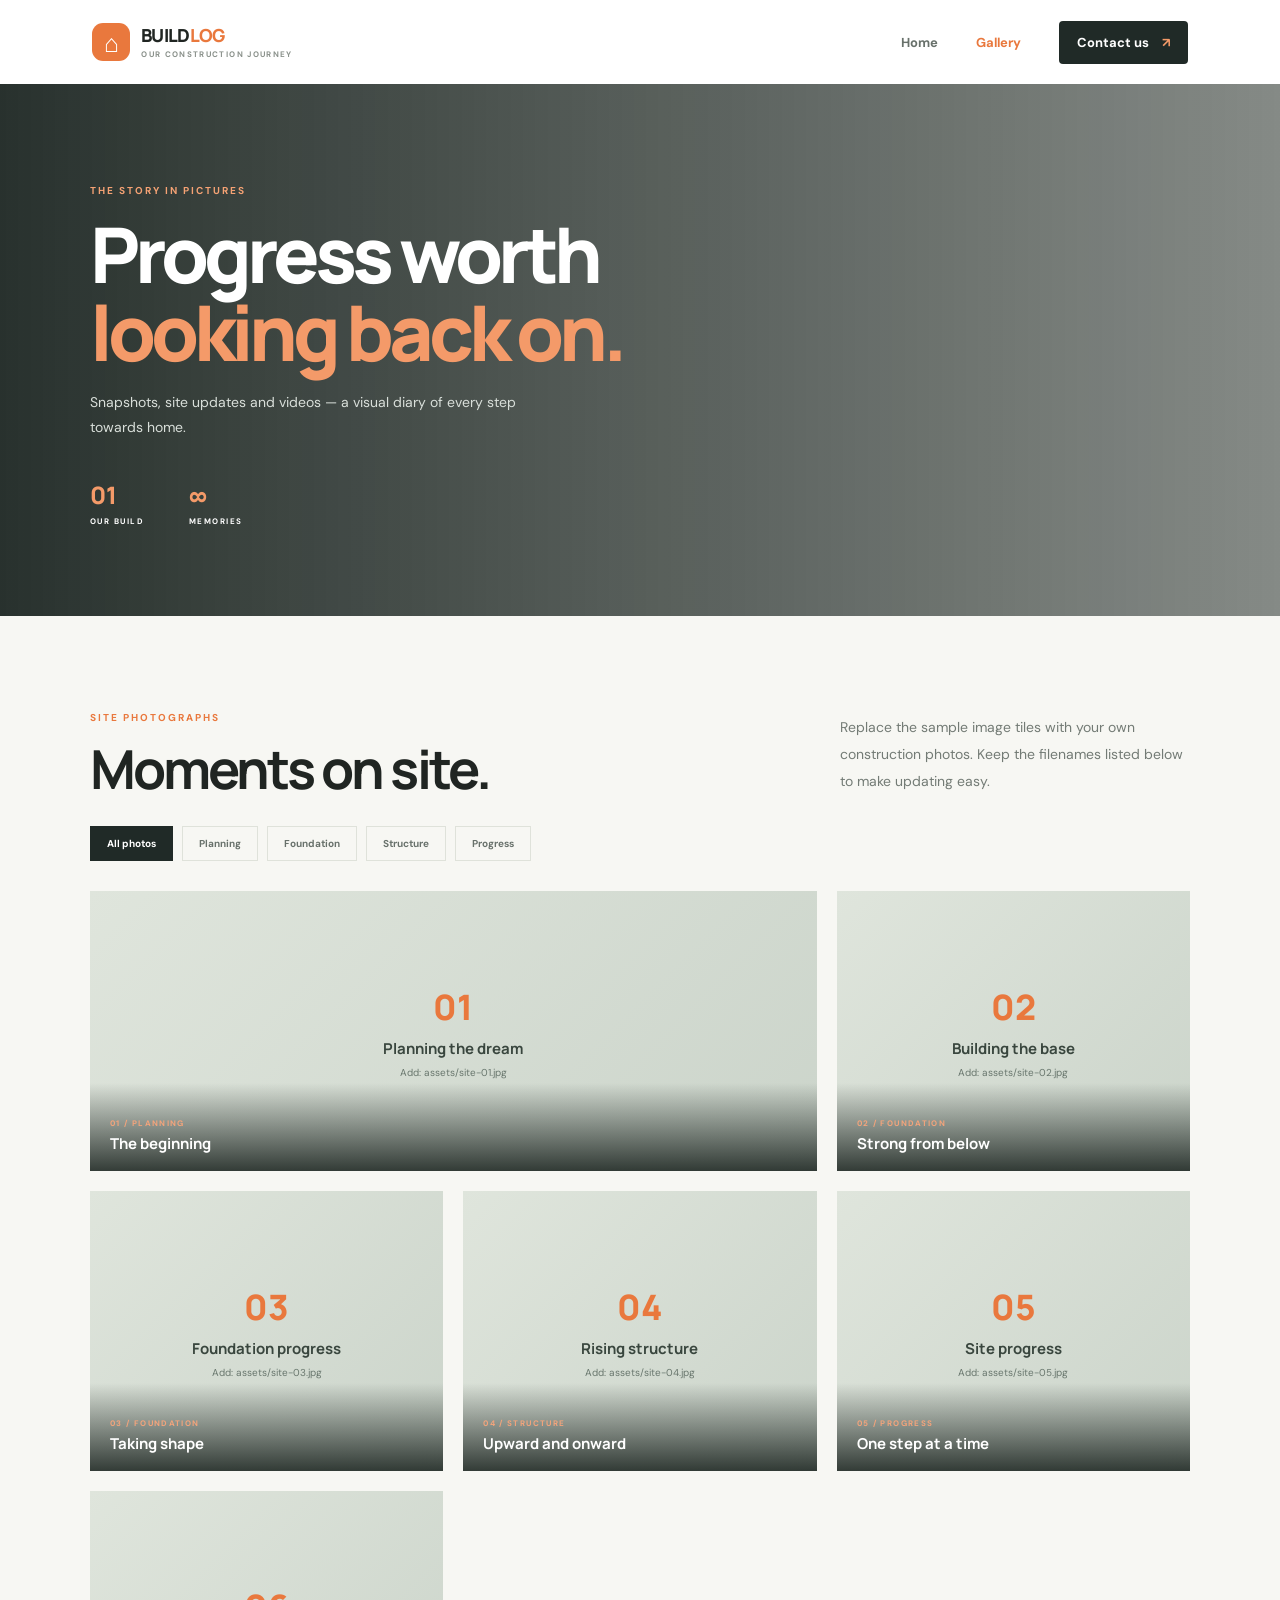
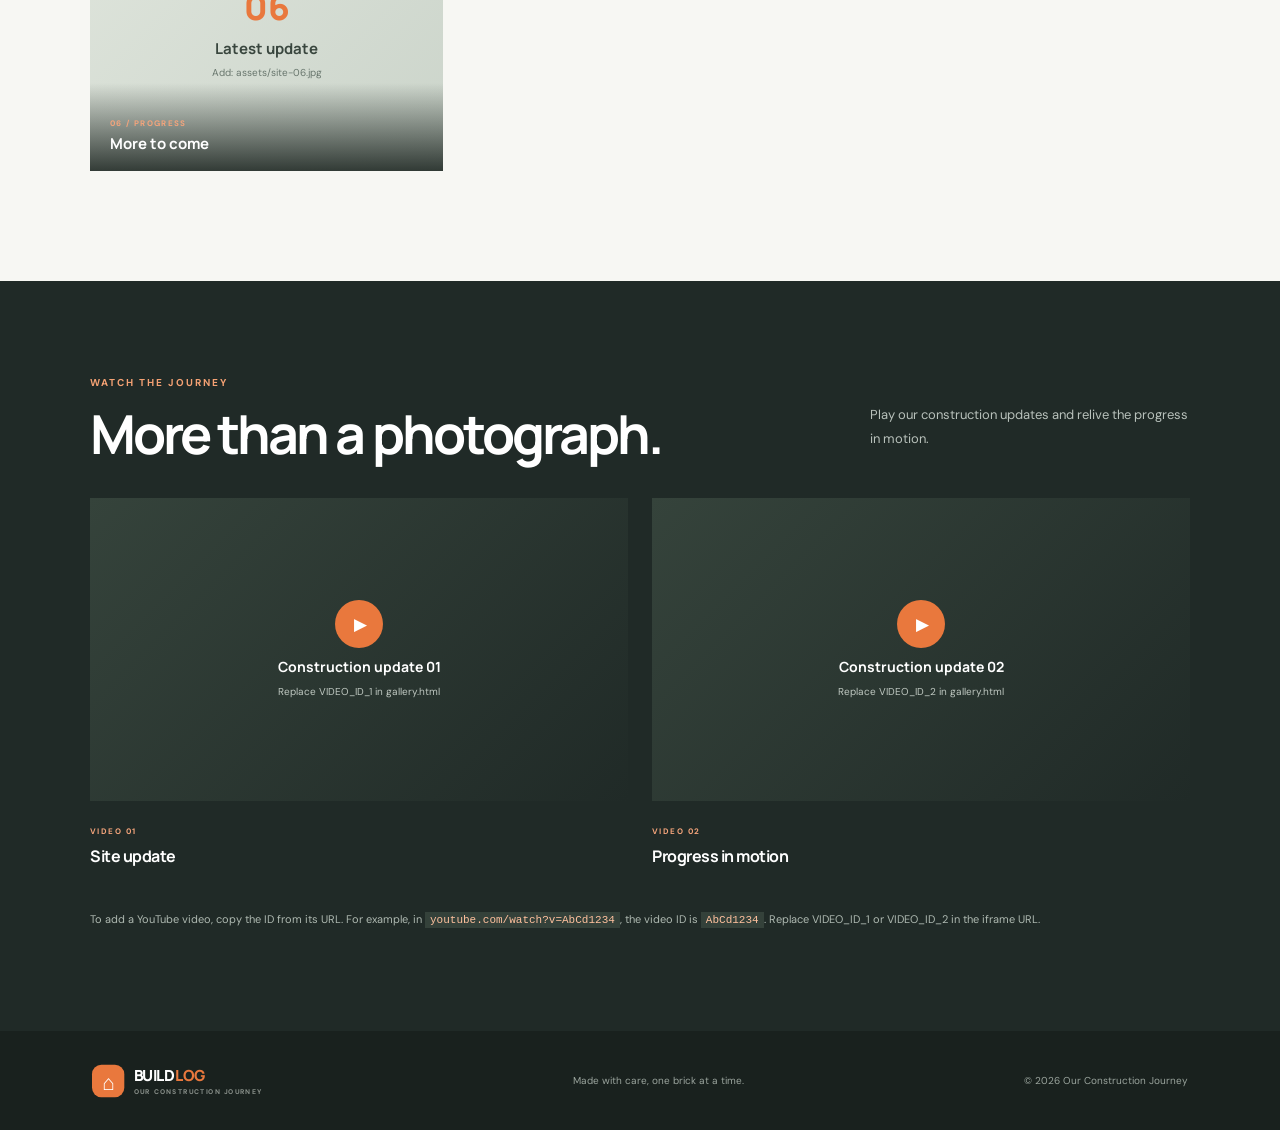
==== gallery.html @ 5c8db6bc "initila" ====
<!DOCTYPE html>
<html lang="en">
<head>
  <meta charset="UTF-8">
  <meta name="viewport" content="width=device-width, initial-scale=1.0">
  <meta name="description" content="Photos and videos from our home construction site.">
  <title>Our Construction Journey | Gallery</title>
  <link rel="preconnect" href="https://fonts.googleapis.com">
  <link rel="preconnect" href="https://fonts.gstatic.com" crossorigin>
  <link href="https://fonts.googleapis.com/css2?family=DM+Sans:wght@400;500;600;700&family=Manrope:wght@400;500;600;700;800&display=swap" rel="stylesheet">
  <link rel="stylesheet" href="style.css">
</head>
<body>
  <header class="site-header">
    <a class="brand" href="index.html"><span class="brand-mark">⌂</span><span>BUILD<span class="brand-accent">LOG</span><small>OUR CONSTRUCTION JOURNEY</small></span></a>
    <button class="menu-toggle" aria-label="Open navigation" aria-expanded="false">☰</button>
    <nav class="nav"><a href="index.html">Home</a><a class="active" href="gallery.html">Gallery</a><a class="nav-cta" href="index.html#contact">Contact us <span>↗</span></a></nav>
  </header>

  <main>
    <section class="gallery-hero">
      <div class="section-wrap gallery-hero-content"><p class="eyebrow light">THE STORY IN PICTURES</p><h1>Progress worth<br><span>looking back on.</span></h1><p>Snapshots, site updates and videos — a visual diary of every step towards home.</p><div class="gallery-stats"><div><strong>01</strong><span>OUR BUILD</span></div><div><strong>∞</strong><span>MEMORIES</span></div></div></div>
    </section>

    <section class="section-wrap gallery-main">
      <div class="section-heading gallery-heading"><div><p class="eyebrow">SITE PHOTOGRAPHS</p><h2>Moments on site.</h2></div><p class="muted">Replace the sample image tiles with your own construction photos. Keep the filenames listed below to make updating easy.</p></div>
      <div class="filter-row" role="group" aria-label="Filter gallery photos">
        <button class="filter-button active" data-filter="all">All photos</button><button class="filter-button" data-filter="planning">Planning</button><button class="filter-button" data-filter="foundation">Foundation</button><button class="filter-button" data-filter="structure">Structure</button><button class="filter-button" data-filter="progress">Progress</button>
      </div>
      <div class="photo-grid">
        <figure class="photo-card photo-large" data-category="planning"><img src="assets/site-01.jpg" alt="Construction site planning" onerror="this.style.display='none';this.nextElementSibling.style.display='flex'"><div class="photo-placeholder"><span>01</span><strong>Planning the dream</strong><small>Add: assets/site-01.jpg</small></div><figcaption><span>01 / PLANNING</span><strong>The beginning</strong></figcaption></figure>
        <figure class="photo-card" data-category="foundation"><img src="assets/site-02.jpg" alt="Foundation work" onerror="this.style.display='none';this.nextElementSibling.style.display='flex'"><div class="photo-placeholder"><span>02</span><strong>Building the base</strong><small>Add: assets/site-02.jpg</small></div><figcaption><span>02 / FOUNDATION</span><strong>Strong from below</strong></figcaption></figure>
        <figure class="photo-card" data-category="foundation"><img src="assets/site-03.jpg" alt="Footing and foundation progress" onerror="this.style.display='none';this.nextElementSibling.style.display='flex'"><div class="photo-placeholder"><span>03</span><strong>Foundation progress</strong><small>Add: assets/site-03.jpg</small></div><figcaption><span>03 / FOUNDATION</span><strong>Taking shape</strong></figcaption></figure>
        <figure class="photo-card" data-category="structure"><img src="assets/site-04.jpg" alt="Columns and structural work" onerror="this.style.display='none';this.nextElementSibling.style.display='flex'"><div class="photo-placeholder"><span>04</span><strong>Rising structure</strong><small>Add: assets/site-04.jpg</small></div><figcaption><span>04 / STRUCTURE</span><strong>Upward and onward</strong></figcaption></figure>
        <figure class="photo-card" data-category="progress"><img src="assets/site-05.jpg" alt="Construction progress" onerror="this.style.display='none';this.nextElementSibling.style.display='flex'"><div class="photo-placeholder"><span>05</span><strong>Site progress</strong><small>Add: assets/site-05.jpg</small></div><figcaption><span>05 / PROGRESS</span><strong>One step at a time</strong></figcaption></figure>
        <figure class="photo-card" data-category="progress"><img src="assets/site-06.jpg" alt="Latest construction update" onerror="this.style.display='none';this.nextElementSibling.style.display='flex'"><div class="photo-placeholder"><span>06</span><strong>Latest update</strong><small>Add: assets/site-06.jpg</small></div><figcaption><span>06 / PROGRESS</span><strong>More to come</strong></figcaption></figure>
      </div>
    </section>

    <section class="video-section">
      <div class="section-wrap">
        <div class="section-heading"><div><p class="eyebrow light">WATCH THE JOURNEY</p><h2>More than a photograph.</h2></div><p class="video-intro">Play our construction updates and relive the progress in motion.</p></div>
        <div class="video-grid">
          <article class="video-card"><div class="video-frame"><iframe src="https://www.youtube-nocookie.com/embed/VIDEO_ID_1" title="Construction site video 1" loading="lazy" allow="accelerometer; autoplay; clipboard-write; encrypted-media; gyroscope; picture-in-picture; web-share" referrerpolicy="strict-origin-when-cross-origin" allowfullscreen></iframe><div class="video-placeholder"><span>▶</span><strong>Construction update 01</strong><small>Replace VIDEO_ID_1 in gallery.html</small></div></div><div class="video-meta"><span>VIDEO 01</span><h3>Site update</h3></div></article>
          <article class="video-card"><div class="video-frame"><iframe src="https://www.youtube-nocookie.com/embed/VIDEO_ID_2" title="Construction site video 2" loading="lazy" allow="accelerometer; autoplay; clipboard-write; encrypted-media; gyroscope; picture-in-picture; web-share" referrerpolicy="strict-origin-when-cross-origin" allowfullscreen></iframe><div class="video-placeholder"><span>▶</span><strong>Construction update 02</strong><small>Replace VIDEO_ID_2 in gallery.html</small></div></div><div class="video-meta"><span>VIDEO 02</span><h3>Progress in motion</h3></div></article>
        </div>
        <p class="video-help">To add a YouTube video, copy the ID from its URL. For example, in <code>youtube.com/watch?v=AbCd1234</code>, the video ID is <code>AbCd1234</code>. Replace VIDEO_ID_1 or VIDEO_ID_2 in the iframe URL.</p>
      </div>
    </section>
  </main>
  <footer class="footer"><a class="brand footer-brand" href="index.html"><span class="brand-mark">⌂</span><span>BUILD<span class="brand-accent">LOG</span><small>OUR CONSTRUCTION JOURNEY</small></span></a><p>Made with care, one brick at a time.</p><span>© <span id="year"></span> Our Construction Journey</span></footer>
  <script src="script.js"></script>
</body>
</html>
---- style.css ----
:root{--ink:#202522;--muted:#737b75;--paper:#f7f7f3;--white:#fff;--orange:#e9783d;--deep:#202a27;--line:#e4e6df}
*{box-sizing:border-box}html{scroll-behavior:smooth}body{margin:0;background:var(--paper);color:var(--ink);font-family:"DM Sans",sans-serif}h1,h2,h3,p,figure{margin-top:0}h1,h2,h3,.brand{font-family:Manrope,sans-serif}h1{font-size:clamp(3rem,7vw,6.4rem);line-height:1.02;letter-spacing:-.065em;font-weight:800;margin:18px 0 24px}h2{font-size:clamp(2.2rem,4.2vw,3.7rem);line-height:1.08;letter-spacing:-.055em;margin:12px 0 0}h3{letter-spacing:-.03em}.site-header{height:84px;padding:0 7.2%;display:flex;align-items:center;justify-content:space-between;background:#fff;position:relative;z-index:5}.brand{display:flex;align-items:center;gap:11px;text-decoration:none;color:var(--ink);font-weight:800;letter-spacing:-.04em;font-size:18px;line-height:1}.brand-mark{display:grid;place-items:center;width:38px;height:38px;background:var(--orange);color:#fff;border-radius:11px;font-size:25px}.brand-accent{color:var(--orange)}.brand small{display:block;font-family:"DM Sans",sans-serif;font-size:8px;letter-spacing:.17em;color:#8a918b;margin-top:6px;font-weight:700}.nav{display:flex;align-items:center;gap:38px}.nav a{font-size:13px;font-weight:700;text-decoration:none;color:#68716b}.nav a.active,.nav a:hover{color:var(--orange)}.nav .nav-cta{background:var(--deep);color:white;padding:13px 18px;border-radius:4px}.nav-cta span{color:#f39a68;margin-left:10px}.menu-toggle{display:none;border:0;background:none;font-size:25px}.hero{min-height:660px;position:relative;display:flex;align-items:center;background:#34423b url("https://images.unsplash.com/photo-1503387762-592deb58ef4e?auto=format&fit=crop&w=2200&q=85") center 48%/cover no-repeat;color:#fff}.hero-shade{position:absolute;inset:0;background:linear-gradient(90deg,rgba(18,28,24,.88),rgba(18,28,24,.54) 52%,rgba(18,28,24,.12))}.hero-content{position:relative;z-index:1;width:min(1100px,86%);margin:0 auto;padding:85px 0}.hero h1 span,.gallery-hero h1 span{color:#f49a69}.eyebrow{font-size:10px;letter-spacing:.2em;font-weight:700;color:var(--orange);margin:0 0 16px}.eyebrow.light{color:#f5a274}.hero-copy{font-size:16px;line-height:1.8;color:#e2e6e1;max-width:510px}.hero-actions{display:flex;align-items:center;gap:30px;margin-top:34px}.button{display:inline-flex;align-items:center;gap:28px;padding:17px 22px;text-decoration:none;font-size:12px;font-weight:700}.button-primary{background:var(--orange);color:white}.button-primary span{font-size:18px}.text-link{font-size:12px;font-weight:700;text-decoration:none}.light-link{color:#fff}.light-link span{color:#f49a69;margin-left:8px}.hero-caption{position:absolute;bottom:35px;left:7.2%;font-size:9px;letter-spacing:.18em;font-weight:700;display:flex;align-items:center;gap:12px}.caption-line{width:34px;height:1px;background:var(--orange)}.hero-number{position:absolute;right:7.2%;bottom:32px;font-size:22px;font-weight:700}.hero-number span{font-size:11px;color:#c4c9c4}.section-wrap{width:min(1100px,86%);margin:0 auto}.intro{display:grid;grid-template-columns:1fr 1fr;gap:10%;padding-top:115px;padding-bottom:115px}.intro-copy{padding-top:26px}.intro-copy p,.muted{font-size:14px;line-height:1.9;color:var(--muted)}.underlined-link{display:inline-block;margin-top:14px;color:var(--ink);font-size:12px;font-weight:700;text-decoration:none;border-bottom:1px solid #c6cbc4;padding-bottom:9px}.underlined-link span{color:var(--orange);margin-left:10px}.journey-section{background:#eeefe9;padding:100px 0 110px}.section-heading{display:flex;justify-content:space-between;align-items:end;gap:35px;margin-bottom:42px}.section-heading>.muted{max-width:350px;margin-bottom:4px}.topic-grid{display:grid;grid-template-columns:repeat(3,1fr);gap:1px;background:#dfe2da;border:1px solid #dfe2da}.topic-card{background:#f7f7f3;padding:30px;min-height:230px;position:relative}.topic-index{position:absolute;right:25px;top:26px;font-size:10px;color:#a3aaa2;letter-spacing:.1em}.topic-icon{font-size:29px;color:var(--orange);margin:10px 0 22px}.topic-card h3{font-size:17px;margin-bottom:10px}.topic-card p{font-size:12px;line-height:1.8;color:var(--muted);margin:0;max-width:260px}.quote-band{background:var(--orange);color:#fff;text-align:center;padding:83px 20px}.quote-mark{font-family:Georgia,serif;font-size:70px;line-height:.7;opacity:.65}.quote-band blockquote{font-family:Manrope,sans-serif;font-size:clamp(22px,3.3vw,37px);font-weight:700;line-height:1.4;letter-spacing:-.04em;margin:20px 0}.quote-band blockquote span{color:#ffe0cc}.quote-band p{font-size:9px;letter-spacing:.2em;font-weight:700;margin:24px 0 0}.location-section{display:grid;grid-template-columns:1fr 1fr;gap:8%;align-items:center;padding-top:110px;padding-bottom:110px}.location-copy>.muted{max-width:360px;margin:22px 0 30px}.address-row{display:flex;gap:15px;margin-bottom:13px}.contact-icon{font-size:24px;color:var(--orange)}.address-row strong{font-size:12px}.address-row p{font-size:12px;line-height:1.7;color:var(--muted);margin:6px 0}.location-art{height:350px;background:#e9e9df;display:grid;place-items:center;overflow:hidden}.location-art-inner{height:100%;width:100%;position:relative;display:grid;place-items:center;background:linear-gradient(160deg,#d9e0d4,#eef0e8)}.sun{position:absolute;width:100px;height:100px;border-radius:50%;background:#f2a77c;right:17%;top:14%;opacity:.9}.house-outline{width:210px;height:145px;border:7px solid #34433c;border-top:0;position:relative;margin-top:40px}.house-outline:before{content:"";position:absolute;left:-18px;top:-76px;width:220px;height:220px;border-left:7px solid #34433c;border-top:7px solid #34433c;transform:scaleY(.55) rotate(45deg);transform-origin:center}.house-outline span{position:absolute;bottom:0;left:75px;width:48px;height:90px;background:#e9783d}.house-outline i,.house-outline b{position:absolute;bottom:48px;width:30px;height:35px;border:5px solid #34433c}.house-outline i{left:15px}.house-outline b{right:15px}.location-art-inner>p{position:absolute;bottom:24px;font-size:9px;letter-spacing:.2em;font-weight:700;color:#526158}.contact-section{background:var(--deep);color:#fff;padding:90px 0}.contact-layout{display:grid;grid-template-columns:1fr 1fr;gap:10%;align-items:start}.contact-note{color:#b7c0ba;font-size:13px;line-height:1.8;max-width:350px;margin-top:22px}.contact-details{display:grid;grid-template-columns:1fr 1fr;gap:32px 20px;padding-top:15px}.contact-details div:last-child{grid-column:1/-1}.contact-details span{display:block;color:#e99a70;font-size:9px;letter-spacing:.18em;font-weight:700;margin-bottom:10px}.contact-details a,.contact-details p{color:#fff;text-decoration:none;font-size:13px;line-height:1.7;margin:0}.footer{min-height:100px;background:#19211e;color:#9ba59e;padding:25px 7.2%;display:flex;align-items:center;justify-content:space-between;gap:20px}.footer-brand{color:white;transform:scale(.85);transform-origin:left center}.footer p,.footer>span{font-size:10px;margin:0}.gallery-hero{background:linear-gradient(90deg,rgba(20,30,26,.91),rgba(20,30,26,.5)),url("https://images.unsplash.com/photo-1541888946425-d81bb19240f5?auto=format&fit=crop&w=2000&q=85") center/cover;color:white;padding:100px 0 90px;min-height:410px}.gallery-hero-content{position:relative}.gallery-hero h1{font-size:clamp(3rem,6vw,5.3rem);margin-bottom:18px}.gallery-hero-content>p:not(.eyebrow){max-width:480px;color:#d9dfda;font-size:14px;line-height:1.8}.gallery-stats{display:flex;gap:45px;margin-top:38px}.gallery-stats div{display:flex;flex-direction:column;gap:5px}.gallery-stats strong{font:800 24px Manrope;color:#f49a69}.gallery-stats span{font-size:8px;letter-spacing:.18em;font-weight:700}.gallery-main{padding-top:95px;padding-bottom:110px}.gallery-heading{margin-bottom:28px}.filter-row{display:flex;gap:9px;flex-wrap:wrap;margin-bottom:30px}.filter-button{border:1px solid #dfe2da;background:transparent;color:#68716b;padding:10px 16px;font:700 10px "DM Sans";cursor:pointer}.filter-button.active,.filter-button:hover{background:var(--deep);border-color:var(--deep);color:#fff}.photo-grid{display:grid;grid-template-columns:repeat(3,1fr);gap:20px}.photo-card{margin:0;position:relative;min-height:280px;background:#e8e9e1;overflow:hidden}.photo-card.photo-large{grid-column:span 2}.photo-card img{width:100%;height:280px;object-fit:cover;display:block;transition:transform .5s}.photo-card:hover img{transform:scale(1.04)}.photo-placeholder{height:280px;display:none;flex-direction:column;justify-content:center;align-items:center;text-align:center;background:linear-gradient(135deg,#dfe5dc,#cbd4ca);color:#39463e;padding:20px}.photo-placeholder span{font:800 35px Manrope;color:#e9783d}.photo-placeholder strong{font:700 15px Manrope;margin:7px 0}.photo-placeholder small{font-size:10px;color:#68766d}.photo-card figcaption{position:absolute;bottom:0;left:0;right:0;padding:35px 20px 17px;color:#fff;background:linear-gradient(transparent,rgba(15,24,20,.82));display:flex;flex-direction:column;gap:5px}.photo-card figcaption span{font-size:8px;letter-spacing:.17em;color:#f4a47b;font-weight:700}.photo-card figcaption strong{font:700 15px Manrope}.photo-card[hidden]{display:none}.video-section{background:#202a27;color:#fff;padding:95px 0 100px}.video-section .section-heading{margin-bottom:35px}.video-intro{font-size:13px;line-height:1.8;color:#b8c1bb;max-width:320px}.video-grid{display:grid;grid-template-columns:1fr 1fr;gap:24px}.video-frame{aspect-ratio:16/9;position:relative;background:#35423b;overflow:hidden}.video-frame iframe{position:absolute;inset:0;width:100%;height:100%;border:0;z-index:2}.video-placeholder{position:absolute;inset:0;display:flex;align-items:center;justify-content:center;flex-direction:column;gap:9px;background:linear-gradient(135deg,#35433b,#202a27);color:#fff}.video-placeholder span{display:grid;place-items:center;width:48px;height:48px;border-radius:50%;background:var(--orange);font-size:17px;padding-left:3px}.video-placeholder strong{font:700 14px Manrope}.video-placeholder small{font-size:10px;color:#c0c9c2}.video-meta{padding:17px 0}.video-meta span{font-size:8px;letter-spacing:.18em;color:#f4a47b;font-weight:700}.video-meta h3{font-size:16px;margin:6px 0}.video-help{font-size:11px;line-height:1.8;color:#aeb9b1;margin:20px 0 0}.video-help code{color:#ffc19e;background:#34413a;padding:2px 5px}
@media(max-width:760px){.site-header{height:72px;padding:0 6%}.menu-toggle{display:block;color:var(--ink)}.nav{display:none;position:absolute;top:72px;left:0;right:0;background:#fff;padding:20px 6%;flex-direction:column;align-items:stretch;gap:20px;box-shadow:0 12px 20px #00000012}.nav.open{display:flex}.nav .nav-cta{text-align:center}.hero{min-height:590px;background-position:58% center}.hero-content{width:88%;padding:75px 0}.hero-caption{left:6%}.hero-number{right:6%}.intro,.location-section,.contact-layout{grid-template-columns:1fr;gap:25px;padding-top:75px;padding-bottom:75px}.intro-copy{padding-top:0}.journey-section,.gallery-main,.video-section{padding-top:75px;padding-bottom:75px}.topic-grid{grid-template-columns:1fr 1fr}.topic-card{padding:22px;min-height:220px}.section-heading{align-items:start;flex-direction:column;gap:12px;margin-bottom:30px}.section-heading>.muted{max-width:100%}.location-art{height:280px}.contact-section{padding:75px 0}.contact-details{padding-top:10px}.footer{padding:25px 6%;flex-wrap:wrap}.footer p{order:3;width:100%}.gallery-hero{padding:80px 0 70px;min-height:390px}.photo-grid{grid-template-columns:1fr 1fr;gap:12px}.photo-card,.photo-card.photo-large{grid-column:span 1;min-height:230px}.photo-card img,.photo-placeholder{height:230px}.video-grid{grid-template-columns:1fr}}@media(max-width:480px){h1{font-size:3.2rem}.hero-actions{align-items:flex-start;flex-direction:column;gap:20px}.topic-grid{grid-template-columns:1fr}.topic-card{min-height:190px}.photo-grid{grid-template-columns:1fr}.photo-card,.photo-card.photo-large{grid-column:span 1}.photo-card img,.photo-placeholder{height:250px}.contact-details{grid-template-columns:1fr}.contact-details div:last-child{grid-column:auto}.footer{align-items:flex-start;flex-direction:column}.footer p{order:0}.gallery-stats{gap:30px}}
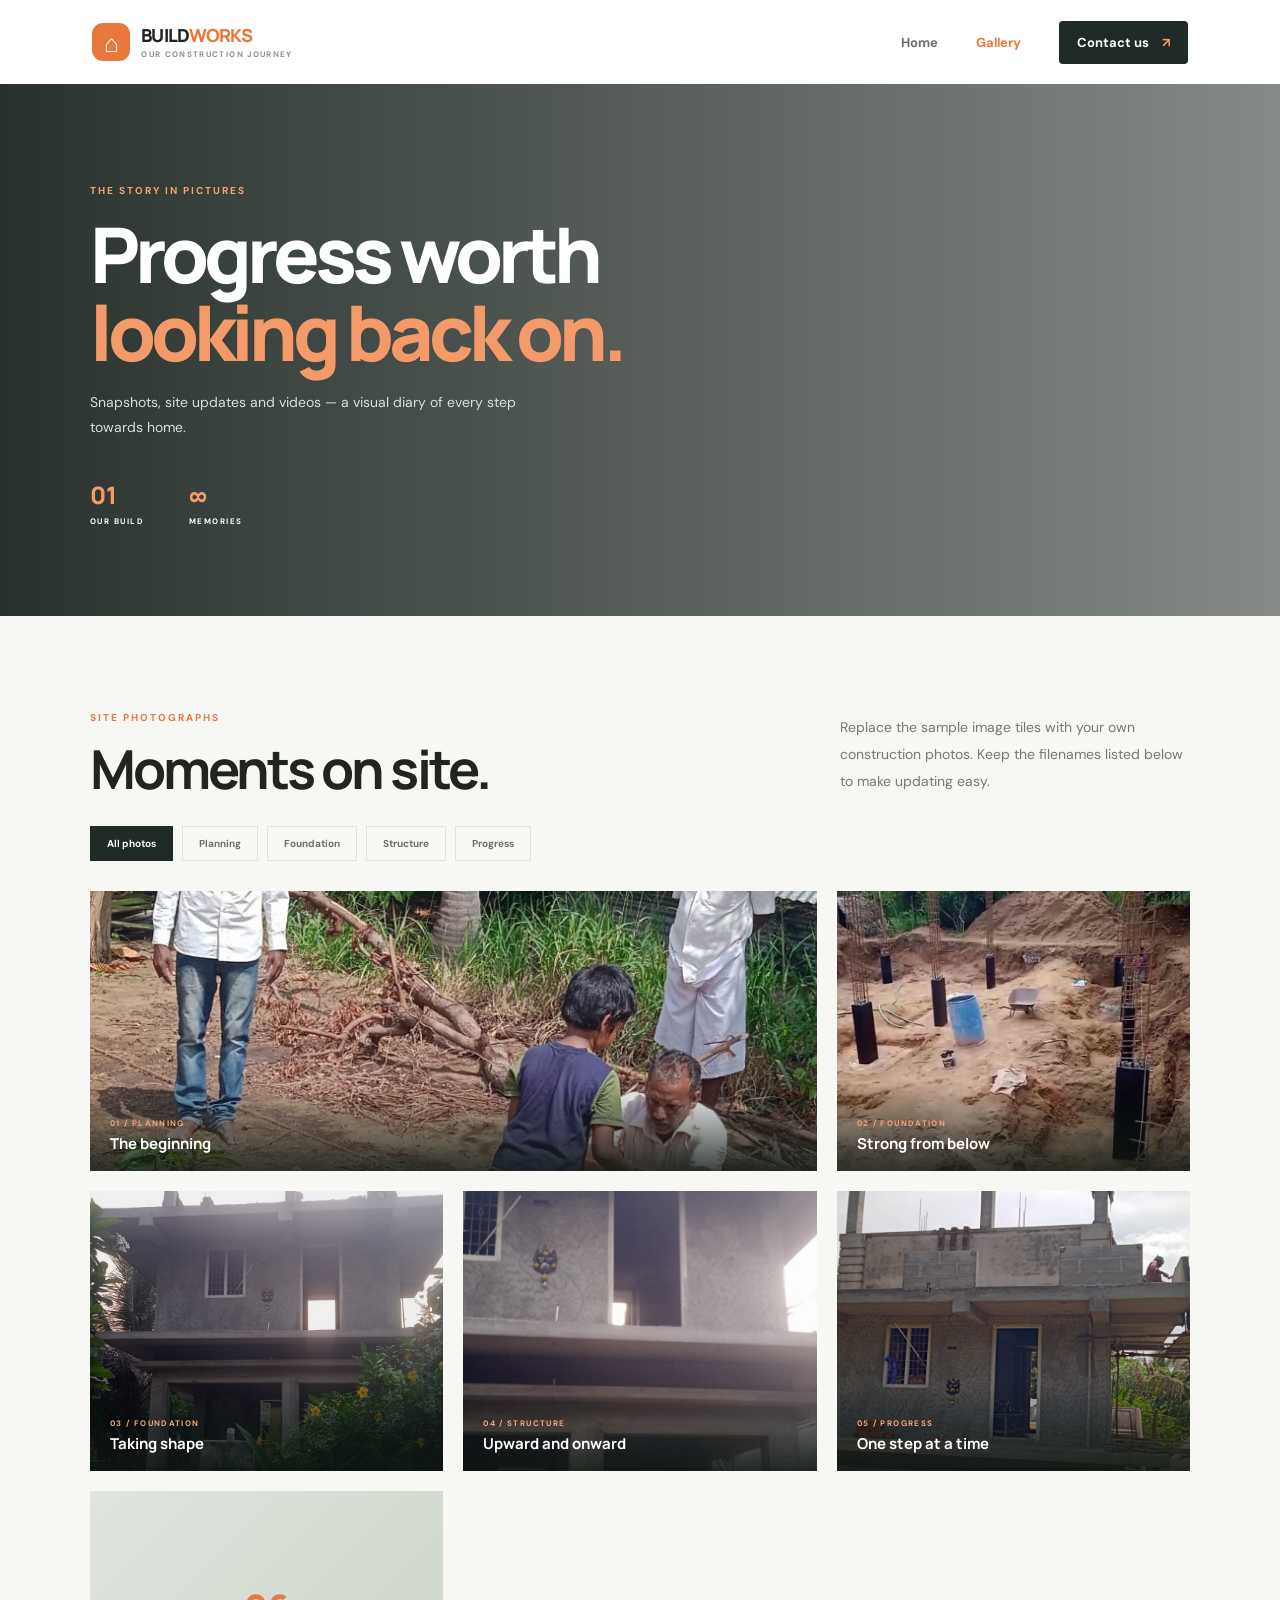
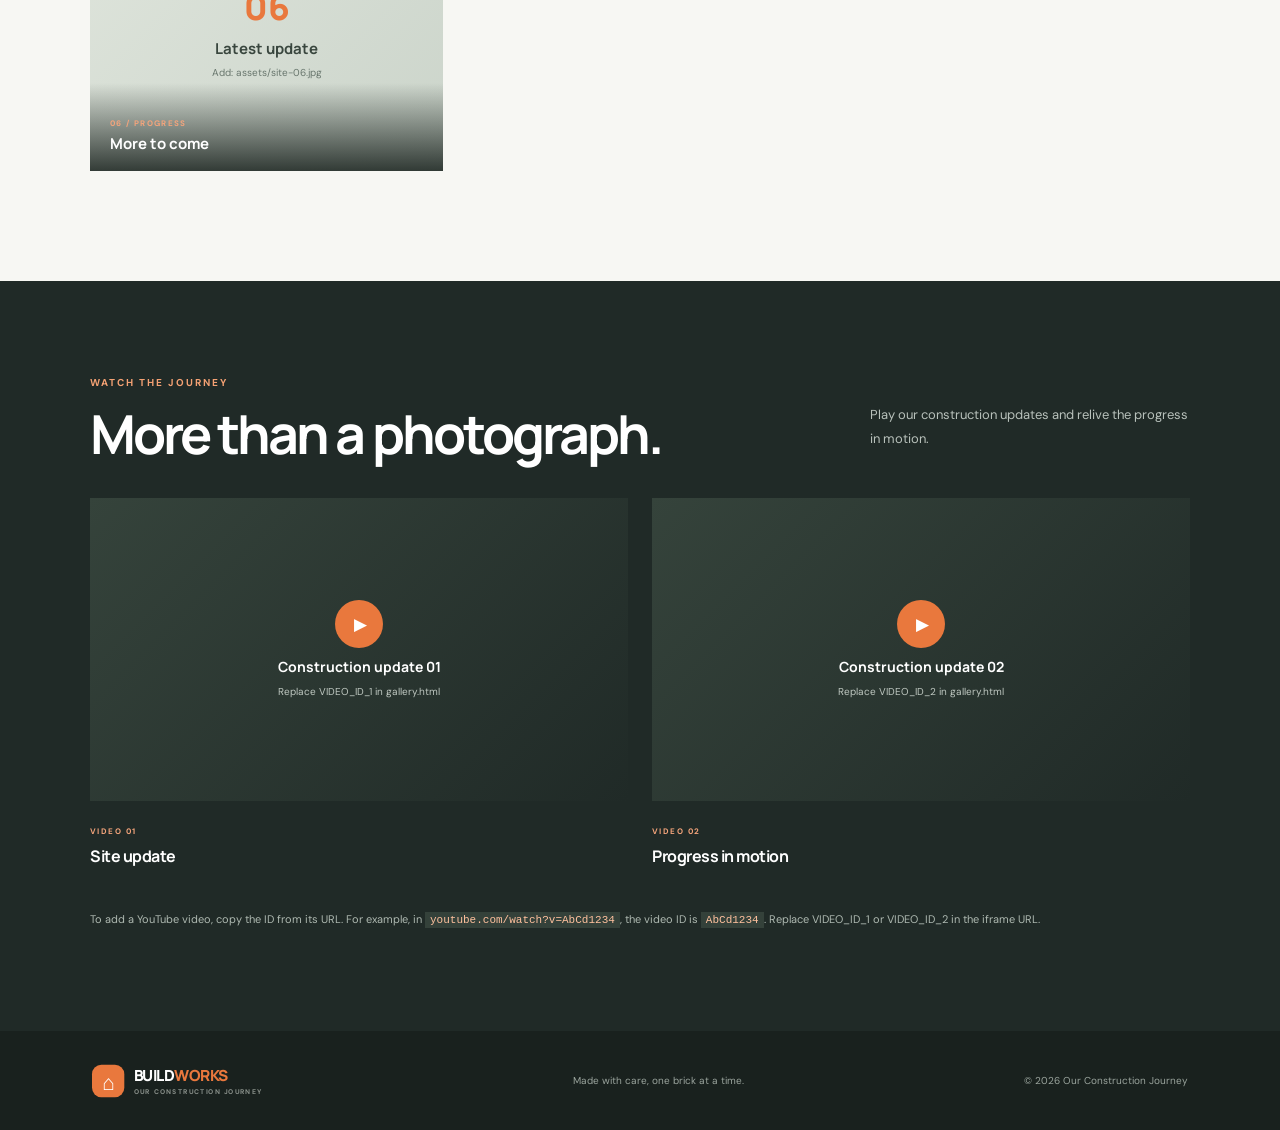
==== commit d3f1e627: "changes" ====
--- a/gallery.html
+++ b/gallery.html
@@ -12,7 +12,7 @@
 </head>
 <body>
   <header class="site-header">
-    <a class="brand" href="index.html"><span class="brand-mark">⌂</span><span>BUILD<span class="brand-accent">LOG</span><small>OUR CONSTRUCTION JOURNEY</small></span></a>
+    <a class="brand" href="index.html"><span class="brand-mark">⌂</span><span>BUILD<span class="brand-accent">WORKS</span><small>OUR CONSTRUCTION JOURNEY</small></span></a>
     <button class="menu-toggle" aria-label="Open navigation" aria-expanded="false">☰</button>
     <nav class="nav"><a href="index.html">Home</a><a class="active" href="gallery.html">Gallery</a><a class="nav-cta" href="index.html#contact">Contact us <span>↗</span></a></nav>
   </header>
@@ -48,7 +48,7 @@
       </div>
     </section>
   </main>
-  <footer class="footer"><a class="brand footer-brand" href="index.html"><span class="brand-mark">⌂</span><span>BUILD<span class="brand-accent">LOG</span><small>OUR CONSTRUCTION JOURNEY</small></span></a><p>Made with care, one brick at a time.</p><span>© <span id="year"></span> Our Construction Journey</span></footer>
+  <footer class="footer"><a class="brand footer-brand" href="index.html"><span class="brand-mark">⌂</span><span>BUILD<span class="brand-accent">WORKS</span><small>OUR CONSTRUCTION JOURNEY</small></span></a><p>Made with care, one brick at a time.</p><span>© <span id="year"></span> Our Construction Journey</span></footer>
   <script src="script.js"></script>
 </body>
 </html>
